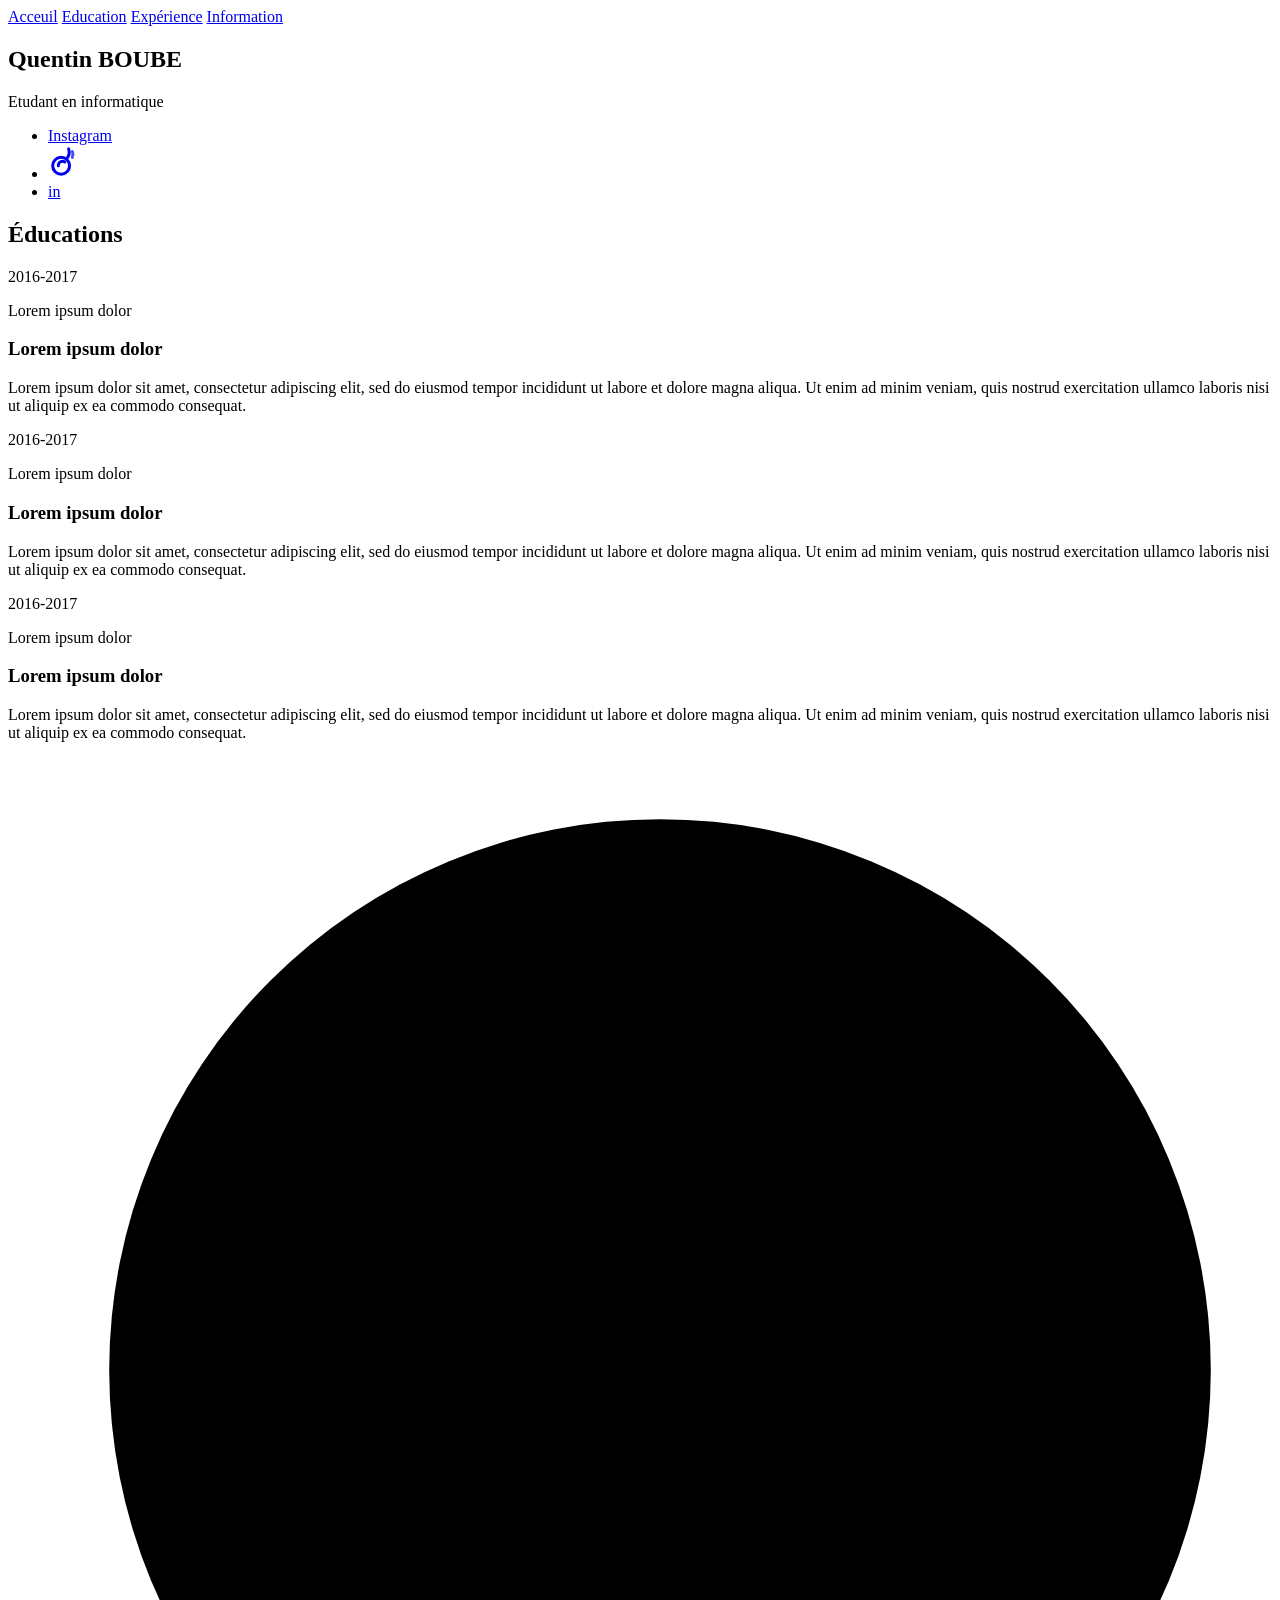
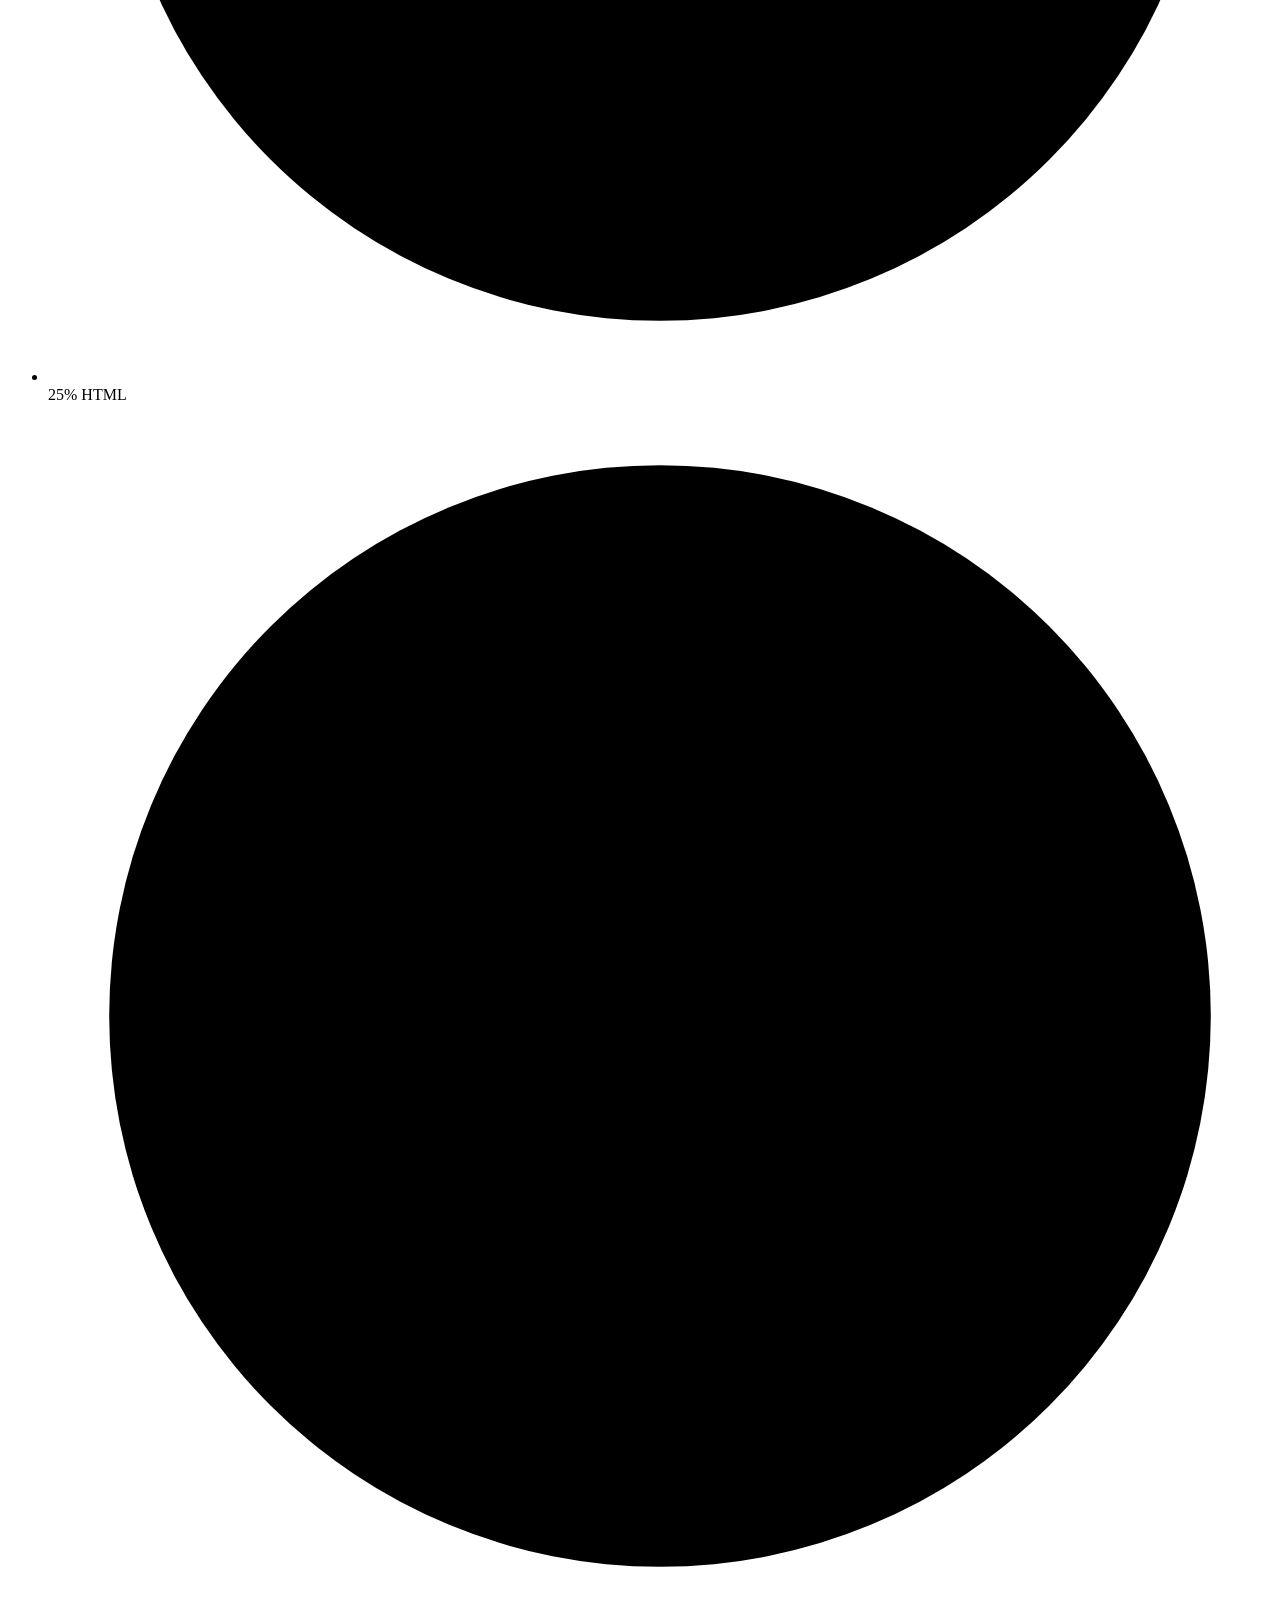
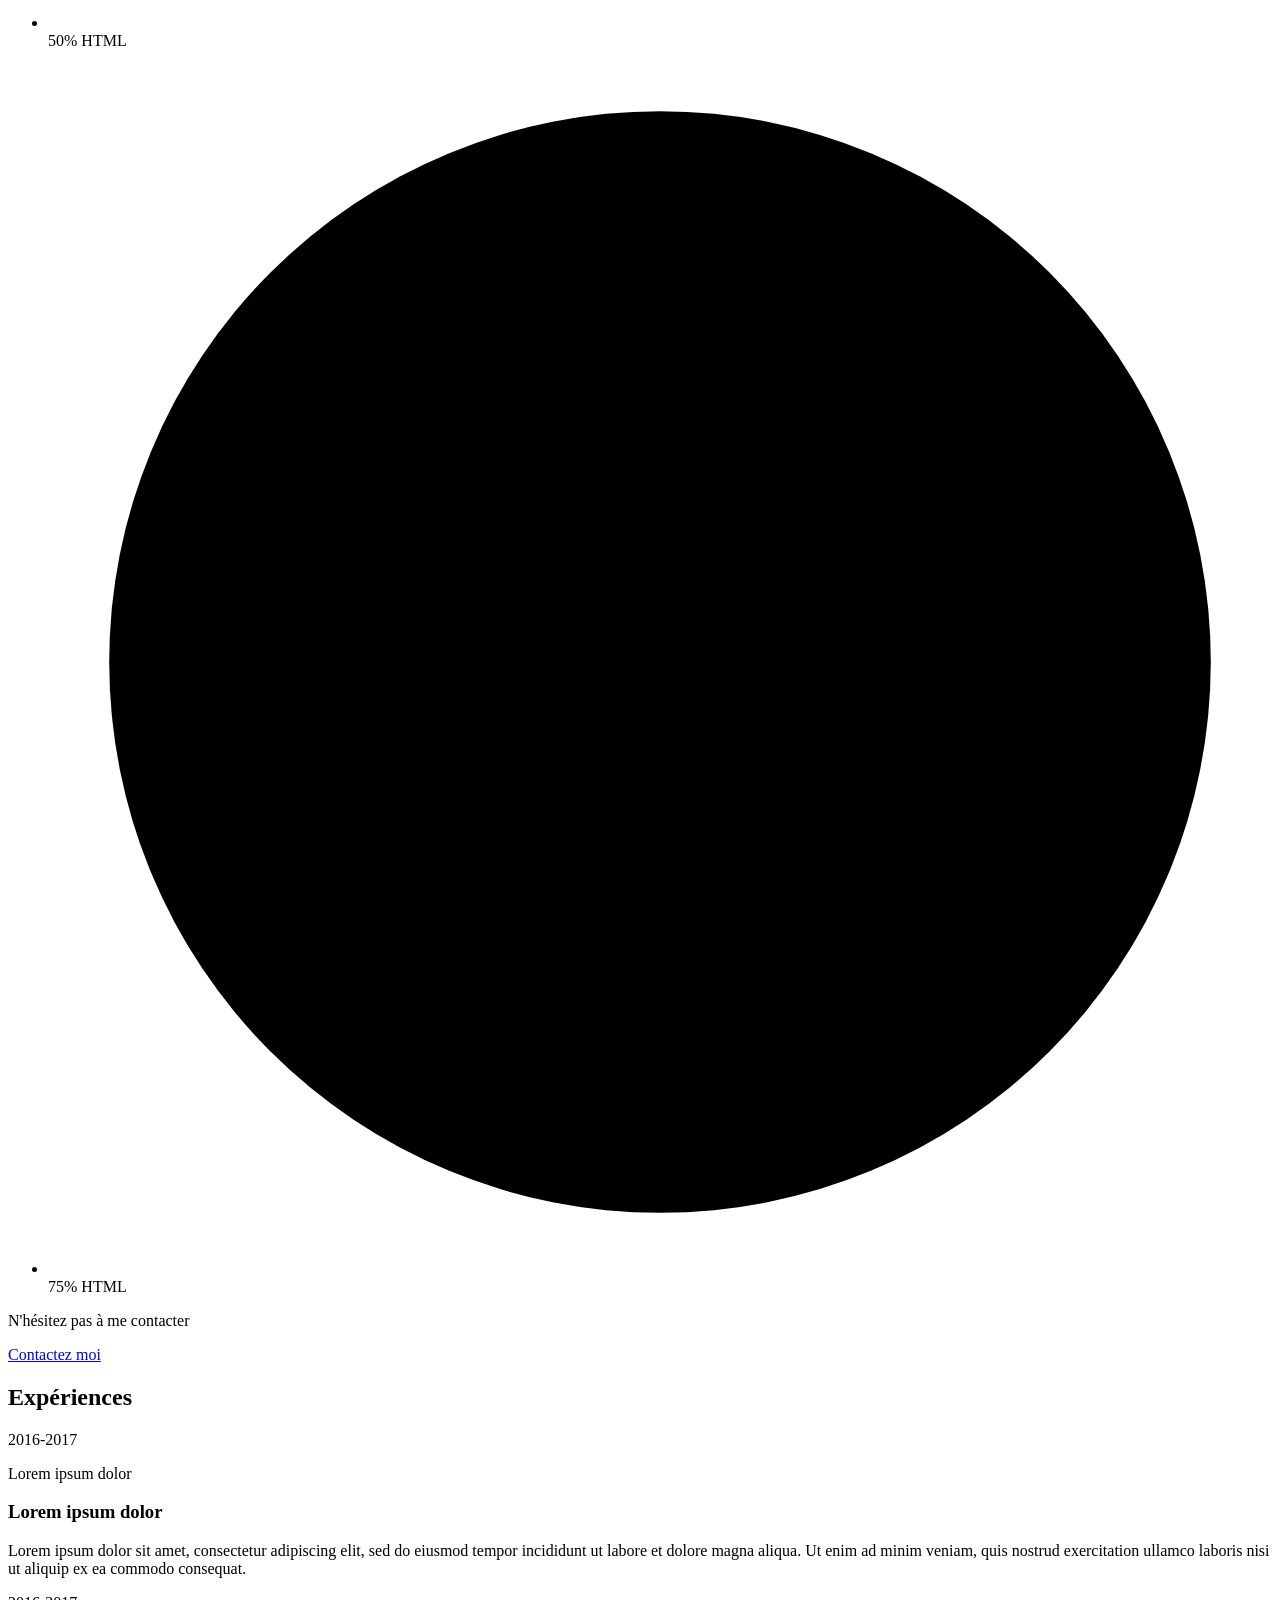
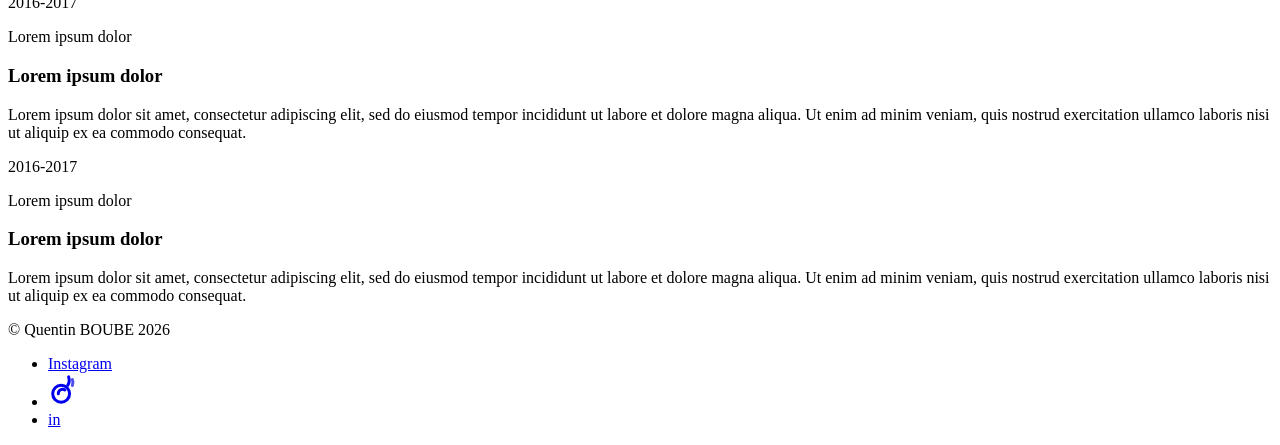
==== CV.html @ 28adfcfc "des" ====
<!DOCTYPE html>
<html lang="en">
    <head>
        <meta charset="UTF-8">
        <meta name="viewport" content="width=device-width, initial-scale=1.0">
        <title>CV Quentin BOUBE</title>
    </head>

    <body>
        <header>
            <section id="liens">
                <nav>
                    <a href="Accueil">Acceuil</a>
                    <a href="Education">Education</a>
                    <a href="Expérience">Expérience</a>
                    <a href="Information">Information</a>
                </nav>
            </section>
        </header>

        <main>
            <section id="Accueil">
                <div class="portrait" role="img" aria-label="Portrait de Quentin Boube"></div>
                <h1>Quentin BOUBE</h1>
                <p class="metier">Etudant en informatique</p>
                <ul class="reseaux">
                    <li><a href="https://www.instagram.com/qu.entin4037/" aria-label="Instagram"><img ><span class="logo-in">Instagram</span></a></li>
                    <li>
                    <a href="#" aria-label="Viadeo">
                        <svg viewBox="0 0 32 36" width="30" height="34" fill="none" stroke="currentColor" stroke-width="3.2" stroke-linecap="round">
                        <path d="M22 4c1 3 1 6-1 9"/>
                        <path d="M26 7c1 2 1 4 0 6" opacity=".7"/>
                        <circle cx="14" cy="22" r="9"/>
                        <path d="M18 18c-3 -2 -7 0 -7 4" />
                        </svg>
                    </a>
                    </li>
                    <li><a href="#" aria-label="LinkedIn"><span class="logo-in">in</span></a></li>
                </ul>
            </section>
            <div class="grille">

            <!-- EDUCATIONS -->
            <section class="bloc bloc-texte" id="educations">
                <h2>Éducations</h2>

                <article class="element">
                <div class="element-date">
                    <p class="date">2016-2017</p>
                    <p class="lieu">Lorem ipsum dolor</p>
                </div>
                <div class="element-contenu">
                    <h3>Lorem ipsum dolor</h3>
                    <p>Lorem ipsum dolor sit amet, consectetur adipiscing elit, sed do eiusmod tempor incididunt ut labore et dolore magna aliqua. Ut enim ad minim veniam, quis nostrud exercitation ullamco laboris nisi ut aliquip ex ea commodo consequat.</p>
                </div>
                </article>

                <article class="element">
                <div class="element-date">
                    <p class="date">2016-2017</p>
                    <p class="lieu">Lorem ipsum dolor</p>
                </div>
                <div class="element-contenu">
                    <h3>Lorem ipsum dolor</h3>
                    <p>Lorem ipsum dolor sit amet, consectetur adipiscing elit, sed do eiusmod tempor incididunt ut labore et dolore magna aliqua. Ut enim ad minim veniam, quis nostrud exercitation ullamco laboris nisi ut aliquip ex ea commodo consequat.</p>
                </div>
                </article>

                <article class="element">
                <div class="element-date">
                    <p class="date">2016-2017</p>
                    <p class="lieu">Lorem ipsum dolor</p>
                </div>
                <div class="element-contenu">
                    <h3>Lorem ipsum dolor</h3>
                    <p>Lorem ipsum dolor sit amet, consectetur adipiscing elit, sed do eiusmod tempor incididunt ut labore et dolore magna aliqua. Ut enim ad minim veniam, quis nostrud exercitation ullamco laboris nisi ut aliquip ex ea commodo consequat.</p>
                </div>
                </article>
            </section>

            <!-- COMPÉTENCES (fond ciel) -->
            <section class="bloc bloc-ciel" id="informations">
                <ul class="competences">
                <li>
                    <svg class="cercle" viewBox="0 0 100 100" aria-hidden="true">
                    <circle cx="50" cy="50" r="45" pathLength="100" style="--valeur:25"/>
                    </svg>
                    <span class="pourcent">25%</span>
                    <span class="nom">HTML</span>
                </li>
                <li>
                    <svg class="cercle" viewBox="0 0 100 100" aria-hidden="true">
                    <circle cx="50" cy="50" r="45" pathLength="100" style="--valeur:50"/>
                    </svg>
                    <span class="pourcent">50%</span>
                    <span class="nom">HTML</span>
                </li>
                <li>
                    <svg class="cercle" viewBox="0 0 100 100" aria-hidden="true">
                    <circle cx="50" cy="50" r="45" pathLength="100" style="--valeur:75"/>
                    </svg>
                    <span class="pourcent">75%</span>
                    <span class="nom">HTML</span>
                </li>
                </ul>
            </section>

            <!-- CONTACT (fond arbre) -->
            <section class="bloc bloc-contact">
                <div class="contact">
                <p>N'hésitez pas à me contacter</p>
                <a href="mailto:contact@example.com" class="bouton-contact">Contactez moi</a>
                </div>
            </section>

            <!-- EXPERIENCES -->
            <section class="bloc bloc-texte" id="experiences">
                <h2>Expériences</h2>

                <article class="element">
                <div class="element-date">
                    <p class="date">2016-2017</p>
                    <p class="lieu">Lorem ipsum dolor</p>
                </div>
                <div class="element-contenu">
                    <h3>Lorem ipsum dolor</h3>
                    <p>Lorem ipsum dolor sit amet, consectetur adipiscing elit, sed do eiusmod tempor incididunt ut labore et dolore magna aliqua. Ut enim ad minim veniam, quis nostrud exercitation ullamco laboris nisi ut aliquip ex ea commodo consequat.</p>
                </div>
                </article>

                <article class="element">
                <div class="element-date">
                    <p class="date">2016-2017</p>
                    <p class="lieu">Lorem ipsum dolor</p>
                </div>
                <div class="element-contenu">
                    <h3>Lorem ipsum dolor</h3>
                    <p>Lorem ipsum dolor sit amet, consectetur adipiscing elit, sed do eiusmod tempor incididunt ut labore et dolore magna aliqua. Ut enim ad minim veniam, quis nostrud exercitation ullamco laboris nisi ut aliquip ex ea commodo consequat.</p>
                </div>
                </article>

                <article class="element">
                <div class="element-date">
                    <p class="date">2016-2017</p>
                    <p class="lieu">Lorem ipsum dolor</p>
                </div>
                <div class="element-contenu">
                    <h3>Lorem ipsum dolor</h3>
                    <p>Lorem ipsum dolor sit amet, consectetur adipiscing elit, sed do eiusmod tempor incididunt ut labore et dolore magna aliqua. Ut enim ad minim veniam, quis nostrud exercitation ullamco laboris nisi ut aliquip ex ea commodo consequat.</p>
                </div>
                </article>
            </section>

            </div>
        </main>

        <!-- FOOTER -->
        <footer class="footer">
            <p class="copyright">© Quentin BOUBE 2026</p>
            <ul class="reseaux reseaux-footer">
            <li><a href="https://www.instagram.com/qu.entin4037/" aria-label="Instagram"><img ><span class="logo-in">Instagram</span></a></li>
            <li>
                <a href="#" aria-label="Viadeo">
                <svg viewBox="0 0 32 36" width="30" height="34" fill="none" stroke="currentColor" stroke-width="3.2" stroke-linecap="round">
                    <path d="M22 4c1 3 1 6-1 9"/>
                    <path d="M26 7c1 2 1 4 0 6" opacity=".7"/>
                    <circle cx="14" cy="22" r="9"/>
                    <path d="M18 18c-3 -2 -7 0 -7 4" />
                </svg>
                </a>
            </li>
            <li><a href="#" aria-label="LinkedIn"><span class="logo-in">in</span></a></li>
            </ul>
        </footer>
    </body>
</html>
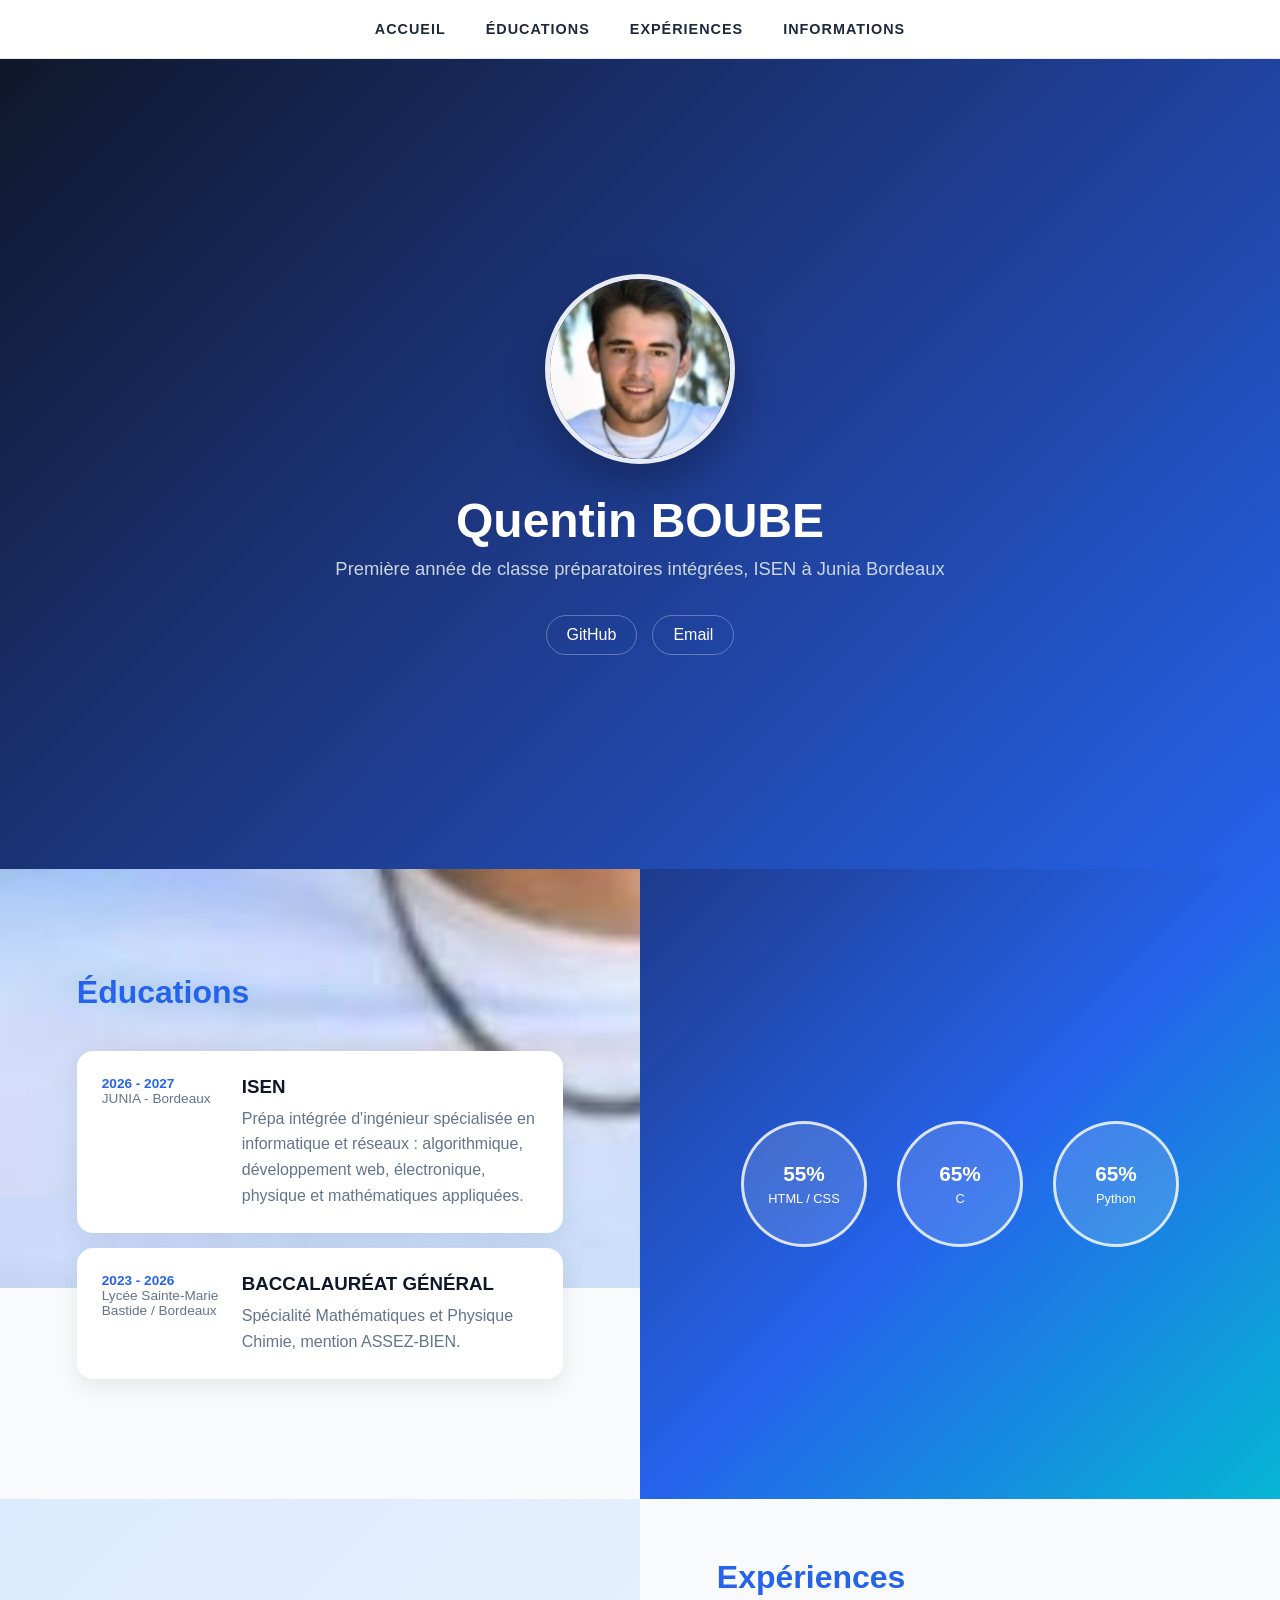
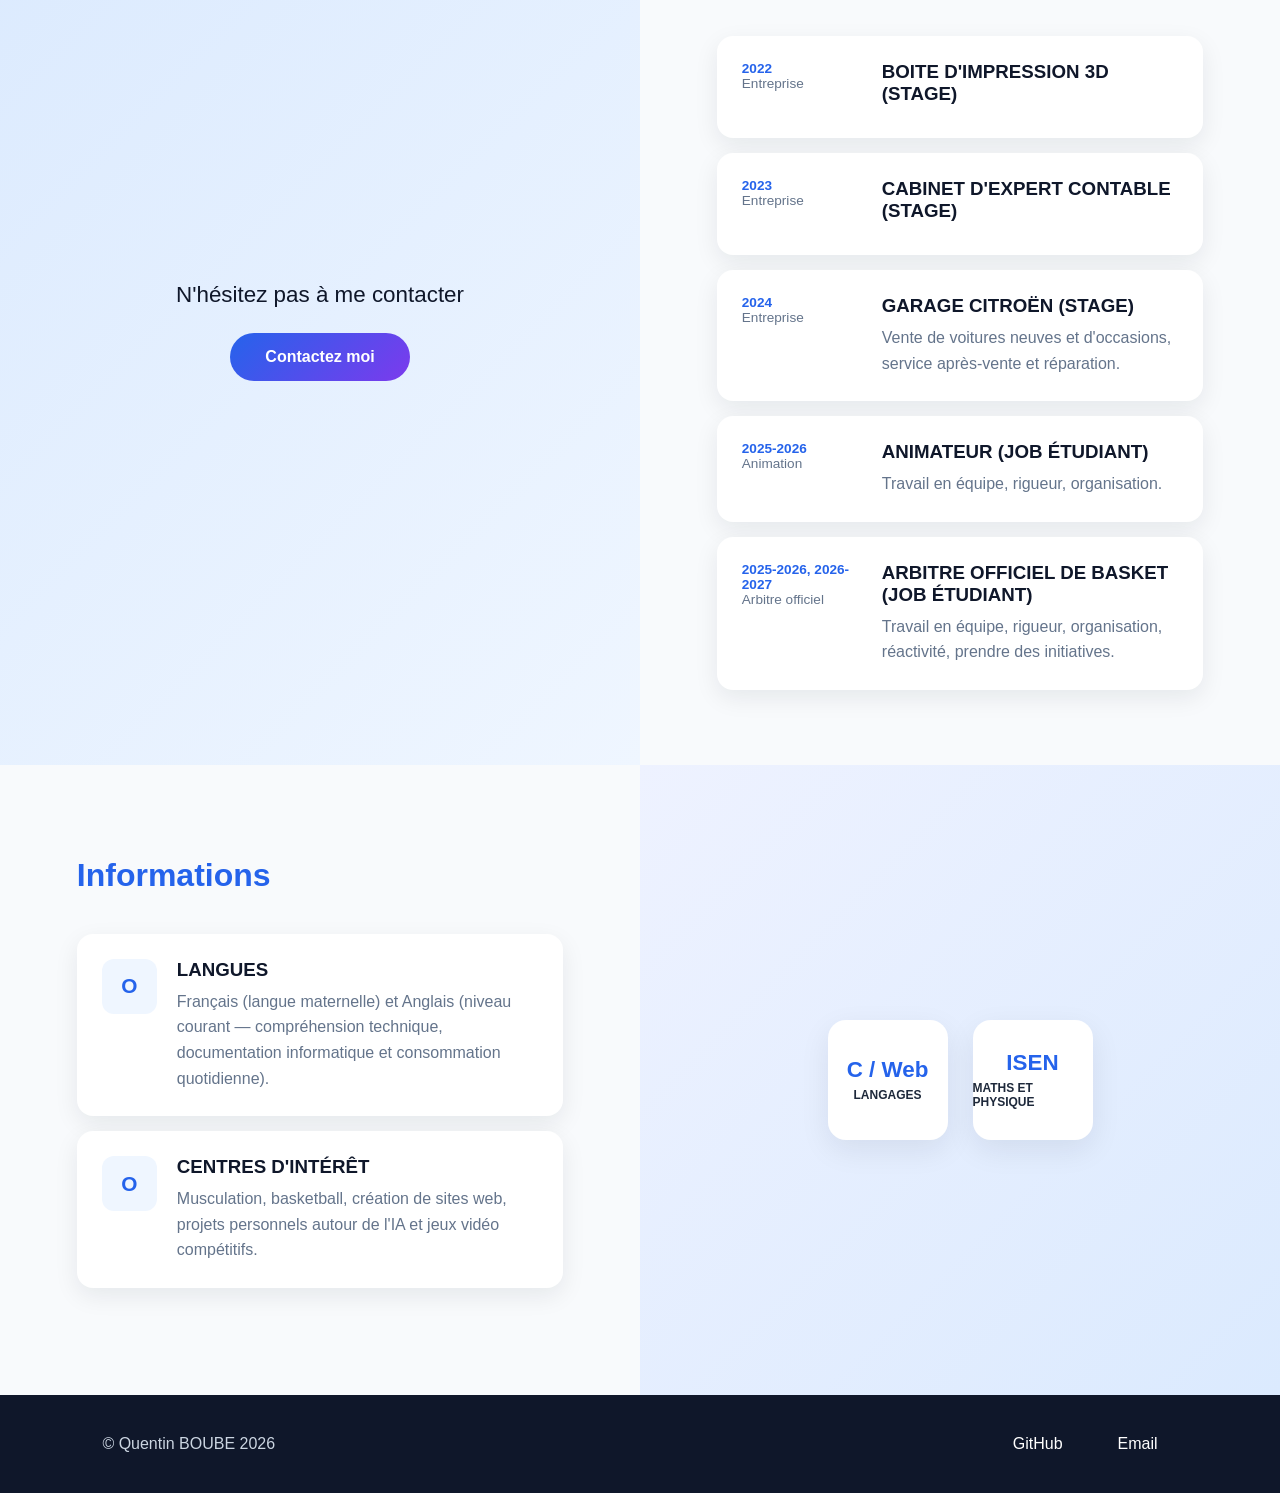
==== commit eea4f39d: "Projet Porte-Folio" ====
--- a/CV.html
+++ b/CV.html
@@ -1,176 +1,200 @@
-<!DOCTYPE html>
-<html lang="en">
-    <head>
-        <meta charset="UTF-8">
-        <meta name="viewport" content="width=device-width, initial-scale=1.0">
-        <title>CV Quentin BOUBE</title>
-    </head>
-
-    <body>
-        <header>
-            <section id="liens">
-                <nav>
-                    <a href="Accueil">Acceuil</a>
-                    <a href="Education">Education</a>
-                    <a href="Expérience">Expérience</a>
-                    <a href="Information">Information</a>
-                </nav>
-            </section>
-        </header>
-
-        <main>
-            <section id="Accueil">
-                <div class="portrait" role="img" aria-label="Portrait de Quentin Boube"></div>
-                <h1>Quentin BOUBE</h1>
-                <p class="metier">Etudant en informatique</p>
-                <ul class="reseaux">
-                    <li><a href="https://www.instagram.com/qu.entin4037/" aria-label="Instagram"><img ><span class="logo-in">Instagram</span></a></li>
-                    <li>
-                    <a href="#" aria-label="Viadeo">
-                        <svg viewBox="0 0 32 36" width="30" height="34" fill="none" stroke="currentColor" stroke-width="3.2" stroke-linecap="round">
-                        <path d="M22 4c1 3 1 6-1 9"/>
-                        <path d="M26 7c1 2 1 4 0 6" opacity=".7"/>
-                        <circle cx="14" cy="22" r="9"/>
-                        <path d="M18 18c-3 -2 -7 0 -7 4" />
-                        </svg>
-                    </a>
-                    </li>
-                    <li><a href="#" aria-label="LinkedIn"><span class="logo-in">in</span></a></li>
-                </ul>
-            </section>
-            <div class="grille">
-
-            <!-- EDUCATIONS -->
-            <section class="bloc bloc-texte" id="educations">
-                <h2>Éducations</h2>
-
-                <article class="element">
-                <div class="element-date">
-                    <p class="date">2016-2017</p>
-                    <p class="lieu">Lorem ipsum dolor</p>
-                </div>
-                <div class="element-contenu">
-                    <h3>Lorem ipsum dolor</h3>
-                    <p>Lorem ipsum dolor sit amet, consectetur adipiscing elit, sed do eiusmod tempor incididunt ut labore et dolore magna aliqua. Ut enim ad minim veniam, quis nostrud exercitation ullamco laboris nisi ut aliquip ex ea commodo consequat.</p>
-                </div>
-                </article>
-
-                <article class="element">
-                <div class="element-date">
-                    <p class="date">2016-2017</p>
-                    <p class="lieu">Lorem ipsum dolor</p>
-                </div>
-                <div class="element-contenu">
-                    <h3>Lorem ipsum dolor</h3>
-                    <p>Lorem ipsum dolor sit amet, consectetur adipiscing elit, sed do eiusmod tempor incididunt ut labore et dolore magna aliqua. Ut enim ad minim veniam, quis nostrud exercitation ullamco laboris nisi ut aliquip ex ea commodo consequat.</p>
-                </div>
-                </article>
-
-                <article class="element">
-                <div class="element-date">
-                    <p class="date">2016-2017</p>
-                    <p class="lieu">Lorem ipsum dolor</p>
-                </div>
-                <div class="element-contenu">
-                    <h3>Lorem ipsum dolor</h3>
-                    <p>Lorem ipsum dolor sit amet, consectetur adipiscing elit, sed do eiusmod tempor incididunt ut labore et dolore magna aliqua. Ut enim ad minim veniam, quis nostrud exercitation ullamco laboris nisi ut aliquip ex ea commodo consequat.</p>
-                </div>
-                </article>
-            </section>
-
-            <!-- COMPÉTENCES (fond ciel) -->
-            <section class="bloc bloc-ciel" id="informations">
-                <ul class="competences">
-                <li>
-                    <svg class="cercle" viewBox="0 0 100 100" aria-hidden="true">
-                    <circle cx="50" cy="50" r="45" pathLength="100" style="--valeur:25"/>
-                    </svg>
-                    <span class="pourcent">25%</span>
-                    <span class="nom">HTML</span>
-                </li>
-                <li>
-                    <svg class="cercle" viewBox="0 0 100 100" aria-hidden="true">
-                    <circle cx="50" cy="50" r="45" pathLength="100" style="--valeur:50"/>
-                    </svg>
-                    <span class="pourcent">50%</span>
-                    <span class="nom">HTML</span>
-                </li>
-                <li>
-                    <svg class="cercle" viewBox="0 0 100 100" aria-hidden="true">
-                    <circle cx="50" cy="50" r="45" pathLength="100" style="--valeur:75"/>
-                    </svg>
-                    <span class="pourcent">75%</span>
-                    <span class="nom">HTML</span>
-                </li>
-                </ul>
-            </section>
-
-            <!-- CONTACT (fond arbre) -->
-            <section class="bloc bloc-contact">
-                <div class="contact">
-                <p>N'hésitez pas à me contacter</p>
-                <a href="mailto:contact@example.com" class="bouton-contact">Contactez moi</a>
-                </div>
-            </section>
-
-            <!-- EXPERIENCES -->
-            <section class="bloc bloc-texte" id="experiences">
-                <h2>Expériences</h2>
-
-                <article class="element">
-                <div class="element-date">
-                    <p class="date">2016-2017</p>
-                    <p class="lieu">Lorem ipsum dolor</p>
-                </div>
-                <div class="element-contenu">
-                    <h3>Lorem ipsum dolor</h3>
-                    <p>Lorem ipsum dolor sit amet, consectetur adipiscing elit, sed do eiusmod tempor incididunt ut labore et dolore magna aliqua. Ut enim ad minim veniam, quis nostrud exercitation ullamco laboris nisi ut aliquip ex ea commodo consequat.</p>
-                </div>
-                </article>
-
-                <article class="element">
-                <div class="element-date">
-                    <p class="date">2016-2017</p>
-                    <p class="lieu">Lorem ipsum dolor</p>
-                </div>
-                <div class="element-contenu">
-                    <h3>Lorem ipsum dolor</h3>
-                    <p>Lorem ipsum dolor sit amet, consectetur adipiscing elit, sed do eiusmod tempor incididunt ut labore et dolore magna aliqua. Ut enim ad minim veniam, quis nostrud exercitation ullamco laboris nisi ut aliquip ex ea commodo consequat.</p>
-                </div>
-                </article>
-
-                <article class="element">
-                <div class="element-date">
-                    <p class="date">2016-2017</p>
-                    <p class="lieu">Lorem ipsum dolor</p>
-                </div>
-                <div class="element-contenu">
-                    <h3>Lorem ipsum dolor</h3>
-                    <p>Lorem ipsum dolor sit amet, consectetur adipiscing elit, sed do eiusmod tempor incididunt ut labore et dolore magna aliqua. Ut enim ad minim veniam, quis nostrud exercitation ullamco laboris nisi ut aliquip ex ea commodo consequat.</p>
-                </div>
-                </article>
-            </section>
-
-            </div>
-        </main>
-
-        <!-- FOOTER -->
-        <footer class="footer">
-            <p class="copyright">© Quentin BOUBE 2026</p>
-            <ul class="reseaux reseaux-footer">
-            <li><a href="https://www.instagram.com/qu.entin4037/" aria-label="Instagram"><img ><span class="logo-in">Instagram</span></a></li>
-            <li>
-                <a href="#" aria-label="Viadeo">
-                <svg viewBox="0 0 32 36" width="30" height="34" fill="none" stroke="currentColor" stroke-width="3.2" stroke-linecap="round">
-                    <path d="M22 4c1 3 1 6-1 9"/>
-                    <path d="M26 7c1 2 1 4 0 6" opacity=".7"/>
-                    <circle cx="14" cy="22" r="9"/>
-                    <path d="M18 18c-3 -2 -7 0 -7 4" />
-                </svg>
-                </a>
-            </li>
-            <li><a href="#" aria-label="LinkedIn"><span class="logo-in">in</span></a></li>
-            </ul>
-        </footer>
-    </body>
-</html>+<!doctype html>
+<html lang="fr">
+  <head>
+    <meta charset="UTF-8" />
+    <meta name="viewport" content="width=device-width, initial-scale=1.0" />
+    <title>CV - BOUBE</title>
+    <link rel="stylesheet" href="./css/style.css" />
+  </head>
+
+
+
+  
+  <body>
+    <header>
+      <nav>
+        <ul>
+          <li><a href="#accueil">Accueil</a></li>
+          <li><a href="#educations">Éducations</a></li>
+          <li><a href="#experiences">Expériences</a></li>
+          <li><a href="#informations">Informations</a></li>
+        </ul>
+      </nav>
+    </header>
+
+    <main>
+      <section id="accueil">
+        <div class="haut">
+          <img src="./image/Photopro.jpg" alt="Photo de profil" />
+          <h1>Quentin BOUBE</h1>
+          <p>Première année de classe préparatoires intégrées, ISEN à Junia Bordeaux</p>
+          <div class="liens">
+            <a href="https://github.com/quentinboube" target="_blank">GitHub</a>
+            <a href="mailto:quentin.boube@student.junia.com">Email</a>
+          </div>
+        </div>
+      </section>
+
+      <section id="educations">
+        <div class="gauche">
+          <h2>Éducations</h2>
+          <article>
+            <div class="date">
+              <span>2026 - 2027</span>
+              <span>JUNIA - Bordeaux</span>
+            </div>
+            <div class="texte">
+              <h3>ISEN</h3>
+              <p>
+                Prépa intégrée d'ingénieur spécialisée en informatique et
+                réseaux : algorithmique, développement web, électronique,
+                physique et mathématiques appliquées.
+              </p>
+            </div>
+          </article>
+          <article>
+            <div class="date">
+              <span>2023 - 2026</span>
+              <span>Lycée Sainte-Marie Bastide / Bordeaux</span>
+            </div>
+            <div class="texte">
+              <h3>Baccalauréat général</h3>
+              <p>Spécialité Mathématiques et Physique Chimie, mention ASSEZ-BIEN.</p>
+            </div>
+          </article>
+        </div>
+        <aside class="droite">
+          <div class="cercle">
+            <span>55%</span>
+            <p>HTML / CSS</p>
+          </div>
+          <div class="cercle">
+            <span>65%</span>
+            <p>C</p>
+          </div>
+          <div class="cercle">
+            <span>65%</span>
+            <p>Python</p>
+          </div>
+        </aside>
+      </section>
+
+      <section id="experiences">
+        <aside class="droite">
+          <p>N'hésitez pas à me contacter</p>
+          <a href="mailto:quentin.boube@student.junia.com" class="bouton"
+            >Contactez moi</a
+          >
+        </aside>
+        <div class="gauche">
+          <h2>Expériences</h2>
+          <article>
+            <div class="date">
+              <span>2022</span>
+              <span>Entreprise</span>
+            </div>
+            <div class="texte">
+              <h3>Boite d'impression 3D (stage)</h3>
+              <p>
+                
+              </p>
+            </div>
+          </article>
+          <article>
+            <div class="date">
+              <span>2023</span>
+              <span>Entreprise</span>
+            </div>
+            <div class="texte">
+              <h3>Cabinet d'expert contable (stage)</h3>
+              <p>
+                
+              </p>
+            </div>
+          </article>
+          <article>
+            <div class="date">
+              <span>2024</span>
+              <span>Entreprise</span>
+            </div>
+            <div class="texte">
+              <h3>Garage Citroën (stage)</h3>
+              <p>
+                Vente de voitures neuves et d'occasions, service après-vente et réparation.
+              </p>
+            </div>
+          </article>
+          <article>
+            <div class="date">
+              <span>2025-2026</span>
+              <span>Animation</span>
+            </div>
+            <div class="texte">
+              <h3>Animateur (job étudiant)</h3>
+              <p>
+                Travail en équipe, rigueur, organisation.
+              </p>
+            </div>
+          </article>
+          <article>
+            <div class="date">
+              <span>2025-2026, 2026-2027</span>
+              <span>Arbitre officiel</span>
+            </div>
+            <div class="texte">
+              <h3>Arbitre officiel de basket (job étudiant)</h3>
+              <p>
+                Travail en équipe, rigueur, organisation, réactivité, prendre des initiatives.
+              </p>
+            </div>
+          </article>
+        </div>
+      </section>
+
+      <section id="informations">
+        <div class="gauche">
+          <h2>Informations</h2>
+          <article>
+            <div class="icone">O</div>
+            <div class="texte">
+              <h3>Langues</h3>
+              <p>
+                Français (langue maternelle) et Anglais (niveau courant —
+                compréhension technique, documentation informatique et
+                consommation quotidienne).
+              </p>
+            </div>
+          </article>
+          <article>
+            <div class="icone">O</div>
+            <div class="texte">
+              <h3>Centres d'intérêt</h3>
+              <p>
+                Musculation, basketball, création de sites web, projets personnels autour de
+                l'IA et jeux vidéo compétitifs.
+              </p>
+            </div>
+          </article>
+        </div>
+        <aside class="droite">
+          <div class="carre">
+            <span>C / Web</span>
+            <p>Langages</p>
+          </div>
+          <div class="carre">
+            <span>ISEN</span>
+            <p>Maths et physique</p>
+          </div>
+        </aside>
+      </section>
+    </main>
+
+    <footer>
+      <p>© Quentin BOUBE 2026</p>
+      <div class="liens">
+        <a href="https://github.com/quentinboube" target="_blank">GitHub</a>
+        <a href="mailto:quentin.boube@student.junia.com">Email</a>
+      </div>
+    </footer>
+  </body>
+</html>
--- a/css/style.css
+++ b/css/style.css
@@ -0,0 +1,532 @@
+:root{
+    --bg:#f8fafc;
+    --card:#ffffff;
+    --text:#1e293b;
+    --text-light:#64748b;
+
+    --primary:#2563eb;
+    --secondary:#7c3aed;
+    --accent:#06b6d4;
+
+    --dark:#0f172a;
+    --border:#e2e8f0;
+
+    scroll-behavior:smooth;
+}
+
+/* RESET */
+
+body{
+    margin:0;
+    padding:0;
+    font-family:'Segoe UI',Tahoma,Geneva,Verdana,sans-serif;
+    color:var(--text);
+    background:var(--bg);
+}
+
+h1,h2,h3,p,ul{
+    margin:0;
+    padding:0;
+}
+
+/* HEADER */
+
+header{
+    position:sticky;
+    top:0;
+    background:rgba(255,255,255,0.95);
+    backdrop-filter:blur(10px);
+    border-bottom:1px solid var(--border);
+    z-index:1000;
+}
+
+nav ul{
+    display:flex;
+    justify-content:center;
+    list-style:none;
+    gap:40px;
+    padding:20px;
+}
+
+nav a{
+    text-decoration:none;
+    color:var(--text);
+    font-size:.9rem;
+    font-weight:600;
+    text-transform:uppercase;
+    letter-spacing:1px;
+    position:relative;
+    transition:.3s;
+}
+
+nav a::after{
+    content:"";
+    position:absolute;
+    width:0;
+    height:3px;
+    bottom:-6px;
+    left:0;
+    background:linear-gradient(
+        90deg,
+        var(--primary),
+        var(--secondary)
+    );
+    transition:.3s;
+    border-radius:10px;
+}
+
+nav a:hover{
+    color:var(--primary);
+}
+
+nav a:hover::after{
+    width:100%;
+}
+
+/* ANIMATION */
+
+@keyframes apparition{
+    from{
+        opacity:0;
+        transform:translateY(30px);
+    }
+
+    to{
+        opacity:1;
+        transform:translateY(0);
+    }
+}
+
+#accueil,
+#educations,
+#experiences,
+#informations{
+    scroll-margin-top:70px;
+}
+
+/* ACCUEIL */
+
+#accueil{
+    min-height:90vh;
+
+    background:
+    linear-gradient(
+        135deg,
+        #0f172a,
+        #1e3a8a,
+        #2563eb
+    );
+
+    color:white;
+
+    display:flex;
+    justify-content:center;
+    align-items:center;
+    text-align:center;
+
+    padding:40px 20px;
+    box-sizing:border-box;
+}
+
+.haut{
+    animation:apparition 1s ease;
+}
+
+.haut img{
+    width:180px;
+    height:180px;
+    border-radius:50%;
+    object-fit:cover;
+    border:5px solid rgba(255,255,255,.9);
+
+    box-shadow:
+        0 20px 40px rgba(0,0,0,.25);
+
+    margin-bottom:25px;
+
+    transition:.4s;
+}
+
+.haut img:hover{
+    transform:scale(1.08);
+}
+
+.haut h1{
+    font-size:3rem;
+    font-weight:700;
+    margin-bottom:10px;
+}
+
+.haut p{
+    font-size:1.15rem;
+    color:#cbd5e1;
+    margin-bottom:35px;
+}
+
+/* LIENS */
+
+.liens{
+    display:flex;
+    justify-content:center;
+    gap:15px;
+}
+
+.liens a{
+    text-decoration:none;
+    color:white;
+
+    padding:10px 20px;
+
+    border-radius:50px;
+
+    border:1px solid rgba(255,255,255,.3);
+
+    transition:.3s;
+}
+
+.liens a:hover{
+    background:var(--accent);
+    border-color:var(--accent);
+
+    transform:translateY(-3px);
+}
+
+/* SECTIONS */
+
+#educations,
+#experiences,
+#informations{
+    display:flex;
+    min-height:70vh;
+}
+
+.gauche,
+.droite{
+    width:50%;
+    padding:60px 6%;
+    box-sizing:border-box;
+}
+
+.gauche{
+    background-image: url("../image/Photopro.jpg");
+    min-height: 500px;
+    background-attachment: fixed;
+    background-position: center;
+    background-repeat: no-repeat;
+    background-size: cover;
+
+    display:flex;
+    flex-direction:column;
+    justify-content:center;
+}
+
+.gauche h2{
+    font-size:2rem;
+    margin-bottom:40px;
+    color:var(--primary);
+}
+
+/* ARTICLES */
+
+article{
+    display:flex;
+    gap:20px;
+
+    background:var(--card);
+
+    padding:25px;
+    margin-bottom:15px;
+
+    border-radius:16px;
+
+    box-shadow:
+        0 8px 25px rgba(15,23,42,.08);
+
+    transition:.3s;
+}
+
+article:hover{
+    transform:translateY(-5px);
+
+    box-shadow:
+        0 20px 40px rgba(37,99,235,.15);
+}
+
+.date{
+    width:120px;
+    flex-shrink:0;
+
+    display:flex;
+    flex-direction:column;
+
+    font-size:.85rem;
+    color:var(--text-light);
+}
+
+.date span:first-child{
+    color:var(--primary);
+    font-weight:700;
+}
+
+.icone{
+    width:55px;
+    height:55px;
+
+    display:flex;
+    align-items:center;
+    justify-content:center;
+
+    border-radius:12px;
+
+    background:#eff6ff;
+
+    color:var(--primary);
+
+    font-size:1.3rem;
+    font-weight:bold;
+
+    flex-shrink:0;
+}
+
+.texte{
+    flex:1;
+}
+
+.texte h3{
+    margin-bottom:8px;
+    color:var(--dark);
+    text-transform:uppercase;
+}
+
+.texte p{
+    color:var(--text-light);
+    line-height:1.6;
+}
+
+/* EDUCATIONS */
+
+#educations .droite{
+    background:
+    linear-gradient(
+        135deg,
+        #1e3a8a,
+        #2563eb,
+        #06b6d4
+    );
+
+    display:flex;
+    justify-content:center;
+    align-items:center;
+    gap:30px;
+    flex-wrap:wrap;
+    color:white;
+}
+
+.cercle{
+    width:120px;
+    height:120px;
+
+    border-radius:50%;
+
+    border:3px solid rgba(255,255,255,.8);
+
+    background:rgba(255,255,255,.15);
+
+    backdrop-filter:blur(8px);
+
+    display:flex;
+    flex-direction:column;
+    justify-content:center;
+    align-items:center;
+
+    transition:.3s;
+}
+
+.cercle:hover{
+    transform:scale(1.1);
+    background:white;
+    color:var(--primary);
+}
+
+.cercle span{
+    font-size:1.3rem;
+    font-weight:700;
+}
+
+.cercle p{
+    margin-top:5px;
+    font-size:.8rem;
+}
+
+/* EXPERIENCES */
+
+#experiences .droite{
+    background:
+    linear-gradient(
+        135deg,
+        #dbeafe,
+        #eff6ff
+    );
+
+    display:flex;
+    flex-direction:column;
+    justify-content:center;
+    align-items:center;
+    text-align:center;
+}
+
+#experiences .droite p{
+    font-size:1.4rem;
+    color:var(--dark);
+    margin-bottom:25px;
+}
+
+.bouton{
+    text-decoration:none;
+
+    background:
+    linear-gradient(
+        135deg,
+        var(--primary),
+        var(--secondary)
+    );
+
+    color:white;
+
+    padding:15px 35px;
+
+    border-radius:50px;
+
+    font-weight:600;
+
+    transition:.3s;
+}
+
+.bouton:hover{
+    transform:translateY(-4px);
+
+    box-shadow:
+        0 12px 30px rgba(124,58,237,.3);
+}
+
+/* INFORMATIONS */
+
+#informations .droite{
+    background:
+    linear-gradient(
+        135deg,
+        #eef2ff,
+        #dbeafe
+    );
+
+    display:flex;
+    justify-content:center;
+    align-items:center;
+    gap:25px;
+    flex-wrap:wrap;
+}
+
+.carre{
+    width:120px;
+    height:120px;
+
+    background:white;
+
+    border-radius:18px;
+
+    display:flex;
+    flex-direction:column;
+    justify-content:center;
+    align-items:center;
+
+    box-shadow:
+        0 10px 30px rgba(15,23,42,.08);
+
+    transition:.3s;
+}
+
+.carre:hover{
+    transform:translateY(-8px);
+
+    box-shadow:
+        0 20px 40px rgba(37,99,235,.18);
+}
+
+.carre span{
+    font-size:1.4rem;
+    font-weight:700;
+    color:var(--primary);
+}
+
+.carre p{
+    margin-top:5px;
+    color:var(--text);
+    font-size:.75rem;
+    font-weight:600;
+    text-transform:uppercase;
+}
+
+/* FOOTER */
+
+footer{
+    background:var(--dark);
+    color:#cbd5e1;
+
+    padding:30px 8%;
+
+    display:flex;
+    justify-content:space-between;
+    align-items:center;
+}
+
+footer .liens a{
+    border:none;
+}
+
+footer .liens a:hover{
+    background:none;
+    color:#60a5fa;
+}
+
+/* RESPONSIVE */
+
+@media(max-width:900px){
+
+    #educations,
+    #experiences,
+    #informations{
+        flex-direction:column;
+    }
+
+    .gauche,
+    .droite{
+        width:100%;
+        padding:50px 6%;
+    }
+
+    #experiences .droite{
+        order:2;
+    }
+}
+
+@media(max-width:600px){
+
+    nav ul{
+        flex-wrap:wrap;
+        gap:15px;
+    }
+
+    .haut h1{
+        font-size:2.1rem;
+    }
+
+    article{
+        flex-direction:column;
+    }
+
+    footer{
+        flex-direction:column;
+        text-align:center;
+        gap:15px;
+    }
+}
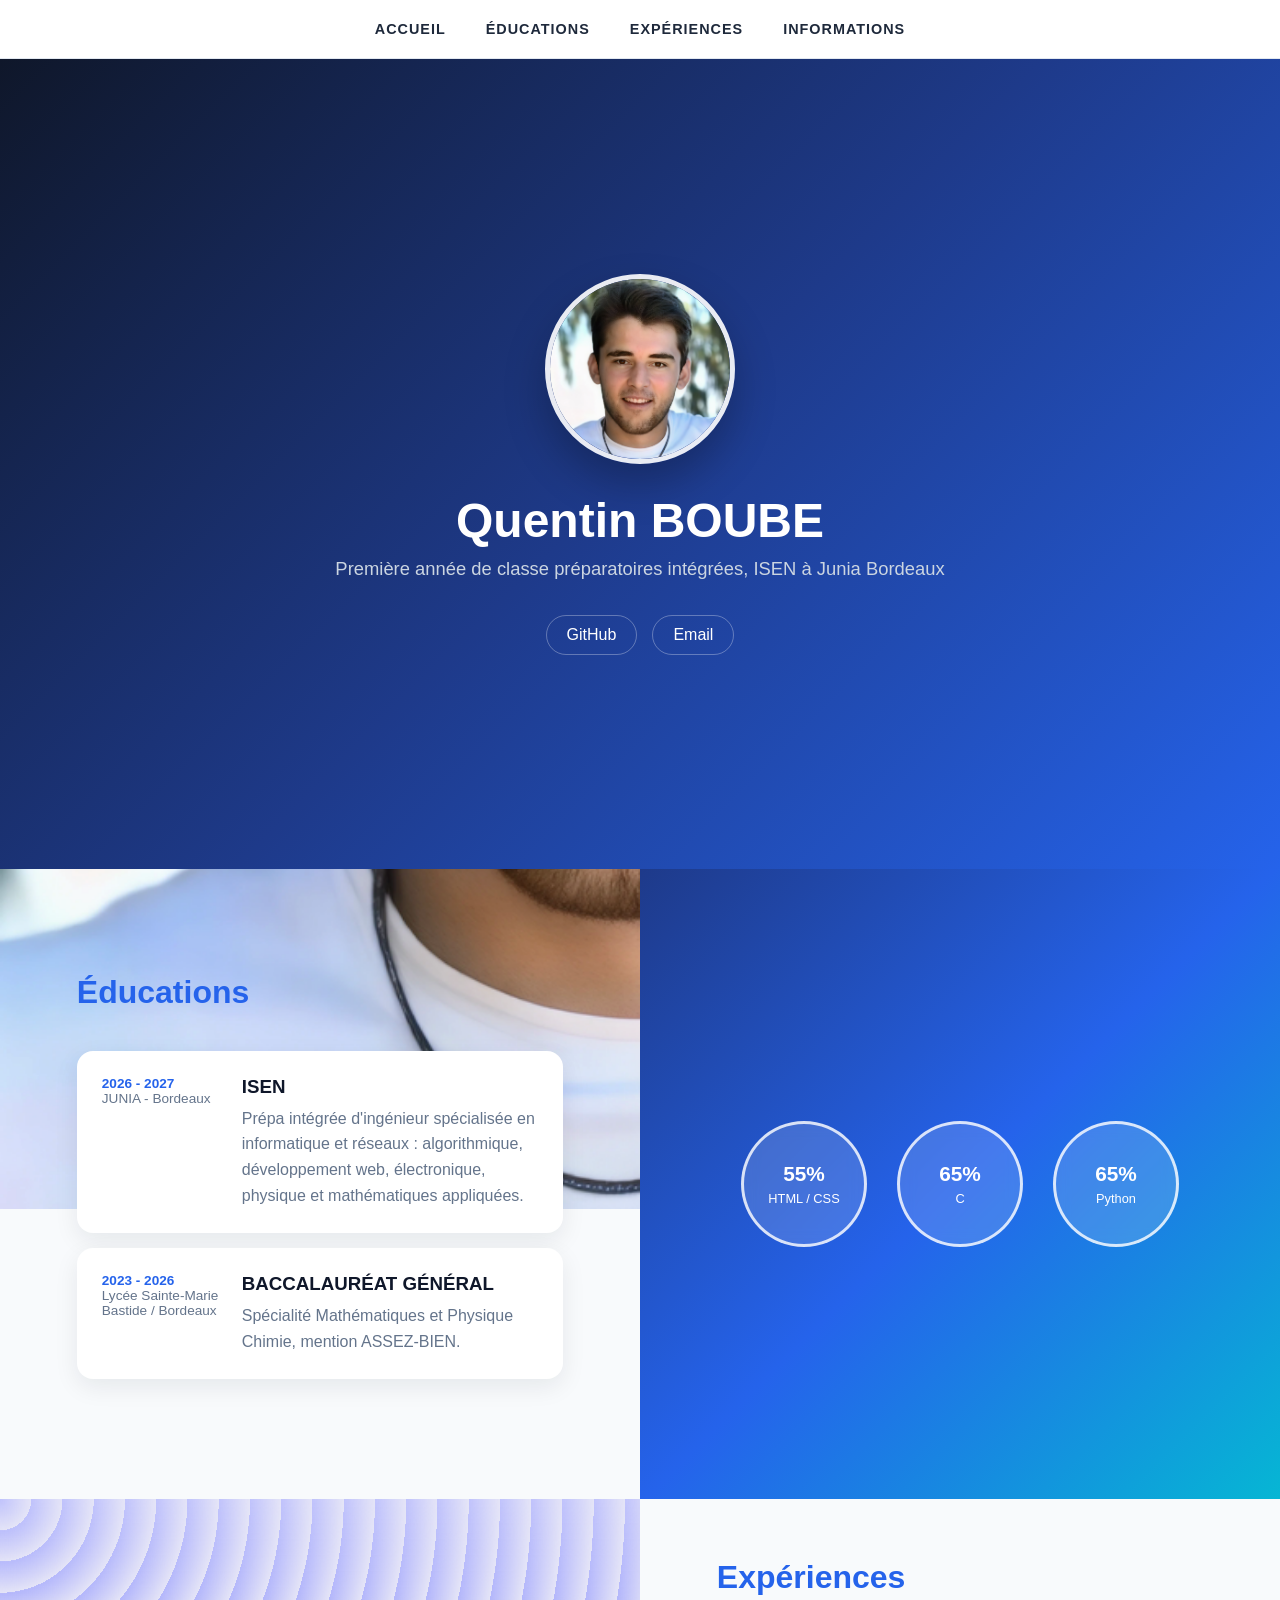
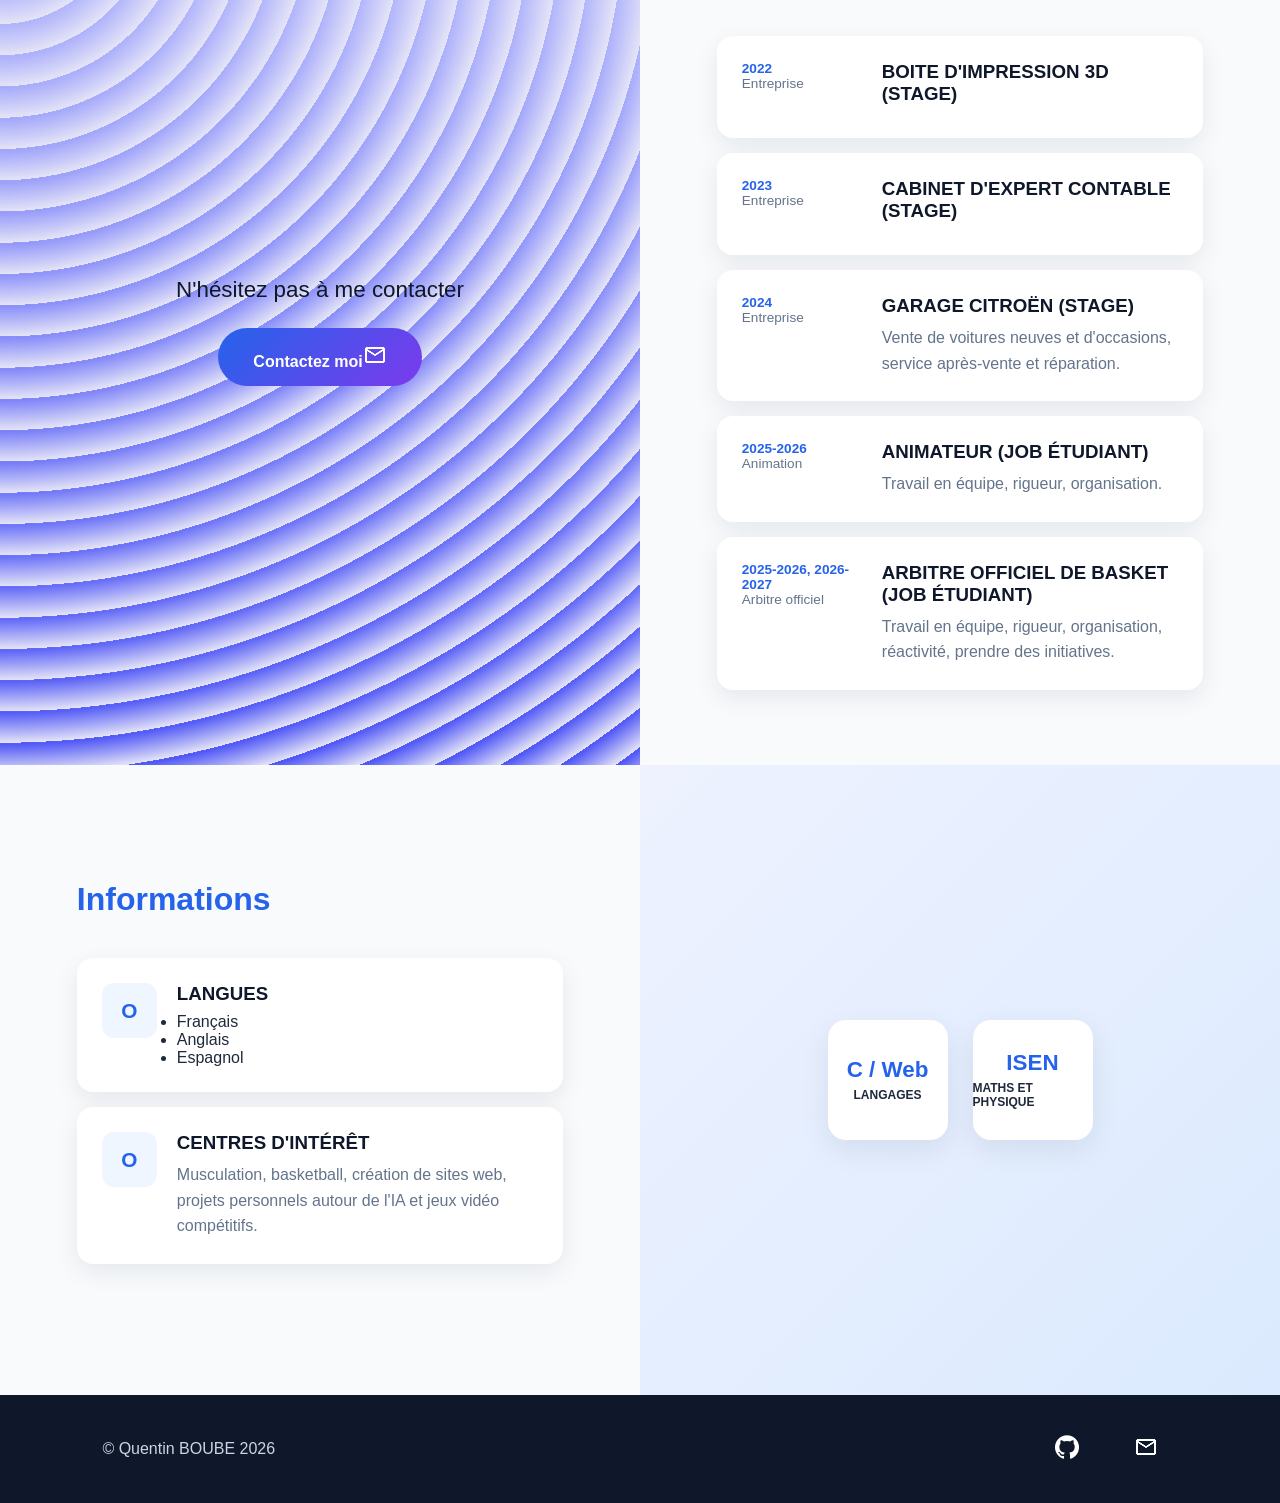
==== commit c56e17d9: "amelioration" ====
--- a/CV.html
+++ b/CV.html
@@ -25,7 +25,7 @@
     <main>
       <section id="accueil">
         <div class="haut">
-          <img src="./image/Photopro.jpg" alt="Photo de profil" />
+          <img src="./image/Photo_profil.webp" alt="Photo de profil" />
           <h1>Quentin BOUBE</h1>
           <p>Première année de classe préparatoires intégrées, ISEN à Junia Bordeaux</p>
           <div class="liens">
@@ -83,7 +83,7 @@
         <aside class="droite">
           <p>N'hésitez pas à me contacter</p>
           <a href="mailto:quentin.boube@student.junia.com" class="bouton"
-            >Contactez moi</a
+            >Contactez moi<img src="./image/mail.webp" alt="icone mail" /></a
           >
         </aside>
         <div class="gauche">
@@ -159,9 +159,11 @@
             <div class="texte">
               <h3>Langues</h3>
               <p>
-                Français (langue maternelle) et Anglais (niveau courant —
-                compréhension technique, documentation informatique et
-                consommation quotidienne).
+                <ul>
+                  <li>Français</li>
+                  <li>Anglais</li>
+                  <li>Espagnol</li>
+                </ul>
               </p>
             </div>
           </article>
@@ -192,8 +194,8 @@
     <footer>
       <p>© Quentin BOUBE 2026</p>
       <div class="liens">
-        <a href="https://github.com/quentinboube" target="_blank">GitHub</a>
-        <a href="mailto:quentin.boube@student.junia.com">Email</a>
+        <a href="https://github.com/quentinboube" target="_blank"><img src="./image/github.webp" alt="GitHub"/></a>
+        <a href="mailto:quentin.boube@student.junia.com"><img src="./image/mail.webp" alt="Email" /></a>
       </div>
     </footer>
   </body>
--- a/css/style.css
+++ b/css/style.css
@@ -208,7 +208,7 @@
 }
 
 .gauche{
-    background-image: url("../image/Photopro.jpg");
+    background-image: url("../image/Photo_profil.webp");
     min-height: 500px;
     background-attachment: fixed;
     background-position: center;
@@ -361,12 +361,7 @@
 /* EXPERIENCES */
 
 #experiences .droite{
-    background:
-    linear-gradient(
-        135deg,
-        #dbeafe,
-        #eff6ff
-    );
+    background-image: url(../image/fond.webp);
 
     display:flex;
     flex-direction:column;
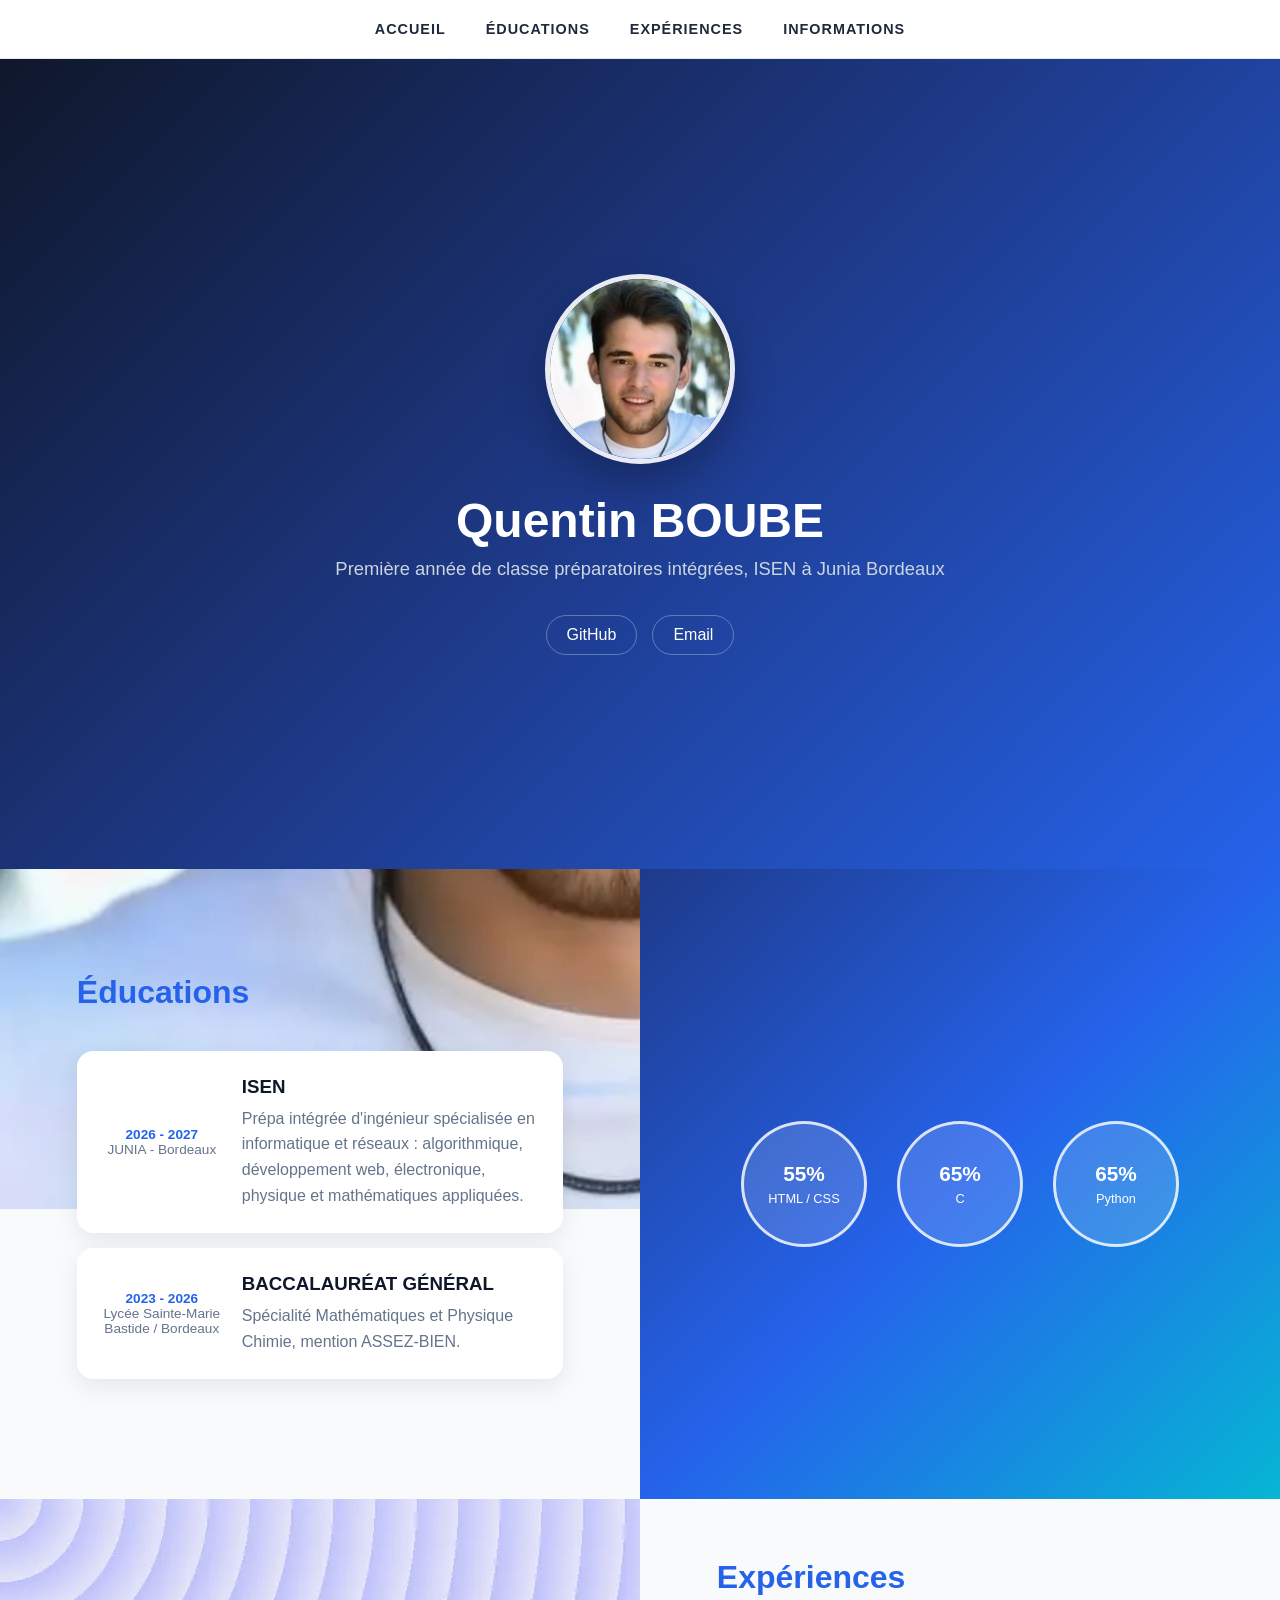
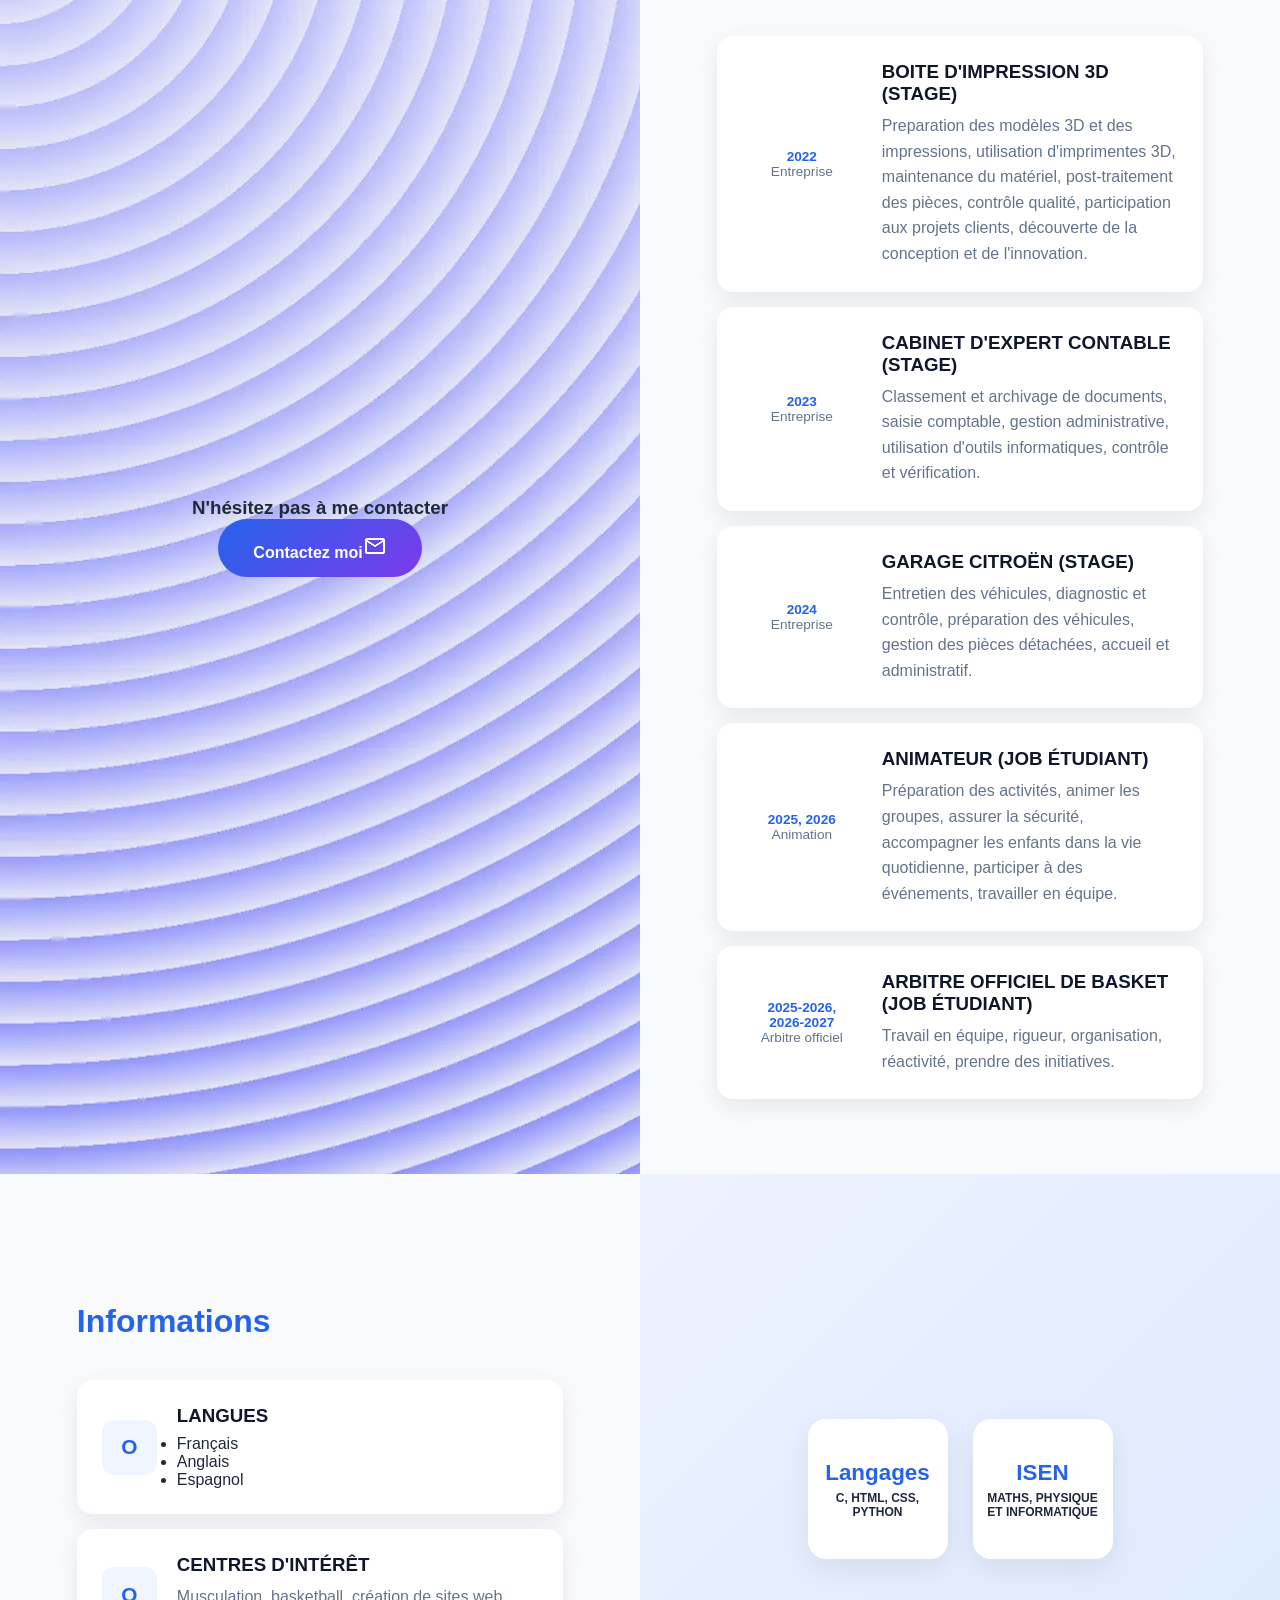
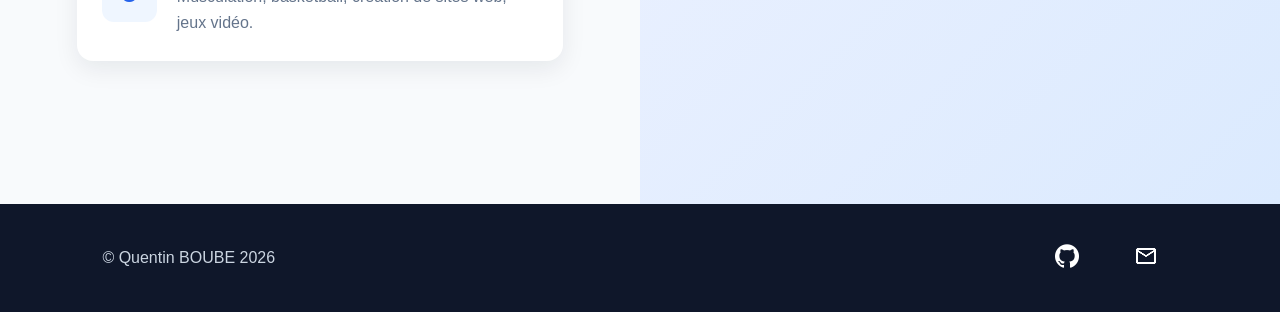
==== commit 3bf2257f: "amélioration" ====
--- a/CV.html
+++ b/CV.html
@@ -81,10 +81,8 @@
 
       <section id="experiences">
         <aside class="droite">
-          <p>N'hésitez pas à me contacter</p>
-          <a href="mailto:quentin.boube@student.junia.com" class="bouton"
-            >Contactez moi<img src="./image/mail.webp" alt="icone mail" /></a
-          >
+          <h3>N'hésitez pas à me contacter</h3>
+          <a href="mailto:quentin.boube@student.junia.com" class="bouton">Contactez moi<img src="./image/mail.webp" alt="icone mail" /></a>
         </aside>
         <div class="gauche">
           <h2>Expériences</h2>
@@ -96,7 +94,8 @@
             <div class="texte">
               <h3>Boite d'impression 3D (stage)</h3>
               <p>
-                
+                Preparation des modèles 3D et des impressions, utilisation d'imprimentes 3D, maintenance du matériel, post-traitement des pièces, 
+                contrôle qualité, participation aux projets clients, découverte de la conception et de l'innovation.
               </p>
             </div>
           </article>
@@ -108,7 +107,7 @@
             <div class="texte">
               <h3>Cabinet d'expert contable (stage)</h3>
               <p>
-                
+                Classement et archivage de documents, saisie comptable, gestion administrative, utilisation d'outils informatiques, contrôle et vérification.
               </p>
             </div>
           </article>
@@ -120,25 +119,25 @@
             <div class="texte">
               <h3>Garage Citroën (stage)</h3>
               <p>
-                Vente de voitures neuves et d'occasions, service après-vente et réparation.
-              </p>
-            </div>
-          </article>
-          <article>
-            <div class="date">
-              <span>2025-2026</span>
+                Entretien des véhicules, diagnostic et contrôle, préparation des véhicules, gestion des pièces détachées, accueil et administratif.
+              </p>
+            </div>
+          </article>
+          <article>
+            <div class="date">
+              <span>2025, 2026</span>
               <span>Animation</span>
             </div>
             <div class="texte">
               <h3>Animateur (job étudiant)</h3>
               <p>
-                Travail en équipe, rigueur, organisation.
-              </p>
-            </div>
-          </article>
-          <article>
-            <div class="date">
-              <span>2025-2026, 2026-2027</span>
+                Préparation des activités, animer les groupes, assurer la sécurité, accompagner les enfants dans la vie quotidienne, participer à des événements, travailler en équipe.
+              </p>
+            </div>
+          </article>
+          <article>
+            <div class="date">
+              <span>2025-2026, <br>2026-2027</span>
               <span>Arbitre officiel</span>
             </div>
             <div class="texte">
@@ -172,20 +171,19 @@
             <div class="texte">
               <h3>Centres d'intérêt</h3>
               <p>
-                Musculation, basketball, création de sites web, projets personnels autour de
-                l'IA et jeux vidéo compétitifs.
+                Musculation, basketball, création de sites web, jeux vidéo.
               </p>
             </div>
           </article>
         </div>
         <aside class="droite">
           <div class="carre">
-            <span>C / Web</span>
-            <p>Langages</p>
+            <span>Langages</span>
+            <p>C, HTML, CSS, PYTHON</p>
           </div>
           <div class="carre">
             <span>ISEN</span>
-            <p>Maths et physique</p>
+            <p>Maths, physique et informatique</p>
           </div>
         </aside>
       </section>
--- a/css/style.css
+++ b/css/style.css
@@ -231,6 +231,7 @@
 article{
     display:flex;
     gap:20px;
+    align-items: center;
 
     background:var(--card);
 
@@ -255,6 +256,7 @@
 .date{
     width:120px;
     flex-shrink:0;
+    text-align: center;
 
     display:flex;
     flex-direction:column;
@@ -338,7 +340,6 @@
     flex-direction:column;
     justify-content:center;
     align-items:center;
-
     transition:.3s;
 }
 
@@ -424,9 +425,10 @@
 .carre{
     width:120px;
     height:120px;
+    padding: 10px;
 
     background:white;
-
+    
     border-radius:18px;
 
     display:flex;
@@ -459,6 +461,7 @@
     font-size:.75rem;
     font-weight:600;
     text-transform:uppercase;
+    text-align: center;
 }
 
 /* FOOTER */
